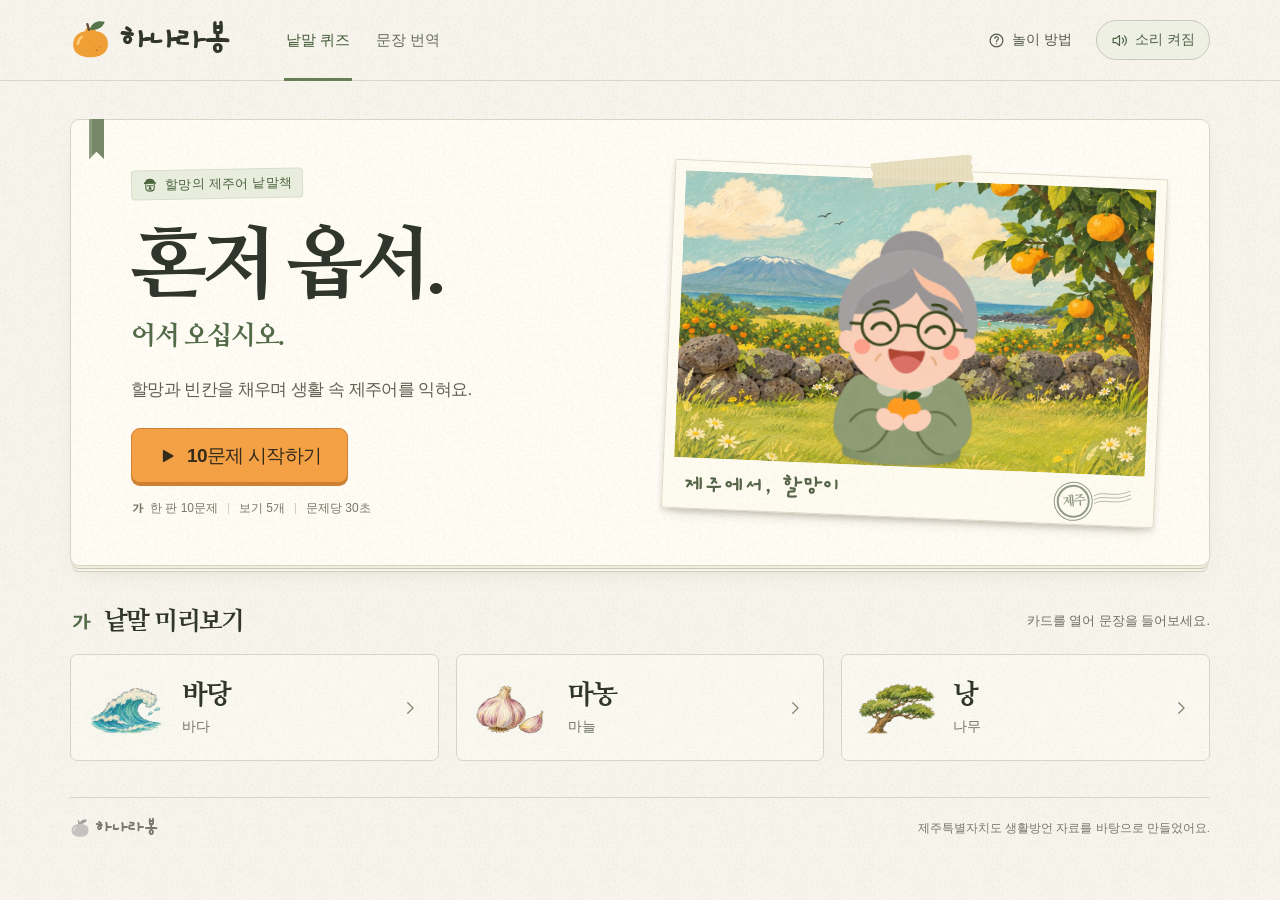
==== hanarabong/public/index.html @ 31e30b6c "하나라봉 제주어 낱말 퀴즈와 문장 번역기 공개" ====
<!doctype html>
<html lang="ko">
<head>
<meta charset="utf-8">
<meta name="viewport" content="width=device-width, initial-scale=1">
<meta name="theme-color" content="#f7f5ed">
<title>하나라봉 · 할망의 제주어 낱말책</title>
<link rel="icon" href="fruit.svg" type="image/svg+xml">
<link rel="preload" href="assets/book.woff2" as="font" type="font/woff2" crossorigin>
<link rel="stylesheet" href="style.css">
<script src="app.js" defer></script>
</head>
<body>
<svg xmlns="http://www.w3.org/2000/svg" class="symbols" aria-hidden="true">
<symbol id="stone-grandfather" viewBox="0 0 24 24">
  <path fill="currentColor" stroke="none" d="M5 7a7.1 5.4 0 0 1 14 0c1.3.2 2 1 2 2.3v.7H3v-.7C3 8 3.7 7.2 5 7Z"/>
  <path d="M5.7 11v5.1c0 3 2.2 4.9 6.3 4.9s6.3-1.9 6.3-4.9V11m-10 1.9h2.4m2.6 0h2.4M12 13l-.9 3h1.8m-2.7 2h3.6" stroke-width="1.7"/>
</symbol>
<symbol id="sound" viewBox="0 0 24 24"><path d="M3 9h4l5-4v14l-5-4H3Zm13-.5a5 5 0 0 1 0 7m3-10a9 9 0 0 1 0 13"/></symbol>
<symbol id="mute" viewBox="0 0 24 24"><path d="M3 9h4l5-4v14l-5-4H3Zm14 0 5 6m0-6-5 6"/></symbol>
<symbol id="help" viewBox="0 0 24 24"><circle cx="12" cy="12" r="9"/><path d="M9.6 9a2.5 2.5 0 1 1 4.4 1.7c-1.1.9-2 1.2-2 3"/><circle cx="12" cy="16.7" r=".95" fill="currentColor" stroke="none"/></symbol>
<symbol id="play" viewBox="0 0 24 24"><path d="M6.5 4.8c0-.7.8-1.1 1.4-.8l12.2 7.1a1 1 0 0 1 0 1.8L7.9 20c-.6.4-1.4-.1-1.4-.8Z" fill="currentColor" stroke="none"/></symbol>
<symbol id="pause" viewBox="0 0 24 24"><path d="M8.5 5.5v13m7-13v13" stroke-width="4"/></symbol>
<symbol id="arrow" viewBox="0 0 24 24"><path d="M4 12h15m-6-6 6 6-6 6"/></symbol>
<symbol id="chevron" viewBox="0 0 24 24"><path d="m9 5 7 7-7 7"/></symbol>
<symbol id="look-back" viewBox="0 0 24 24">
  <path d="M4 9h10a5.5 5.5 0 0 1 0 11h-3.5M8.5 4.5 4 9l4.5 4.5" stroke-width="2.3"/>
</symbol>
<symbol id="check" viewBox="0 0 24 24"><path d="m5 12 4.5 4.5L19.5 6"/></symbol>
<symbol id="close" viewBox="0 0 24 24"><path d="m6 6 12 12m0-12L6 18"/></symbol>
<symbol id="hint" viewBox="0 0 24 24"><path d="M8.5 16c-.5-2.5-3-3-3-7a6.5 6.5 0 1 1 13 0c0 4-2.5 4.5-3 7ZM9 19h6m-5 3h4"/></symbol>
<symbol id="again" viewBox="0 0 24 24"><path d="M4 5v6h6M4.8 10a8 8 0 1 1 .7 6"/></symbol>
<symbol id="clock" viewBox="0 0 24 24"><circle cx="12" cy="12" r="9"/><path d="M12 6v6l4 2"/></symbol>
<symbol id="hangul-type" viewBox="0 0 24 24">
  <path fill="currentColor" stroke="none" d="M3.9 6.1h9c-.3 5.1-2.7 9.3-8.7 12.2l-1.1-1.8c4.2-2.3 6.4-5.3 6.8-8.3h-6zM15 3.9h2.7v7.2h3.7v2.3h-3.7v7H15z"/>
</symbol>
<symbol id="swap" viewBox="0 0 24 24"><path d="M3 7.5h17m-4-4 4 4-4 4M17 16.5H4m4-4-4 4 4 4"/></symbol>
<symbol id="pencil" viewBox="0 0 24 24"><path d="m4 16-1 5 5-1L20 8l-4-4Zm10-10 4 4"/></symbol>
</svg>
<a class="skip" href="#main">본문으로 건너뛰기</a>
<header class="mast"><div class="shell mast-inner">
<a class="brand" id="home-link" href="./" aria-label="하나라봉 처음으로"><img src="fruit.svg" alt=""><span>하나라봉</span></a>
<nav class="chapter-nav" aria-label="학습 메뉴">
<a href="#quiz" aria-current="page">낱말 퀴즈</a><a href="#translate">문장 번역</a>
</nav>
<nav id="quiz-settings" aria-label="퀴즈 설정"><button class="help-link" data-action="help"><svg class="icon"><use href="#help"/></svg>놀이 방법</button><button id="sound-toggle" class="sound-toggle" data-action="sound" aria-pressed="true"><svg class="icon"><use href="#sound"/></svg><span>소리 켜짐</span></button></nav>
</div></header>
<main id="main" class="shell" tabindex="-1">
<section id="welcome">
<div class="book-sheet welcome-sheet">
<div class="welcome-copy">
<div class="book-label"><svg class="icon"><use href="#stone-grandfather"/></svg>할망의 제주어 낱말책</div>
<h1>혼저 옵서.</h1>
<div class="translation">어서 오십시오.</div>
<p class="intro">할망과 빈칸을 채우며 생활 속 제주어를 익혀요.</p>
<button class="primary start" data-action="start"><svg class="icon"><use href="#play"/></svg>10문제 시작하기</button>
<div class="round-spec"><span><svg class="icon"><use href="#hangul-type"/></svg>한 판 10문제</span><i></i><span>보기 5개</span><i></i><span>문제당 30초</span></div>
</div>
<figure class="postcard">
<div class="tape" aria-hidden="true"></div>
<div class="scene"><img class="scenery" src="assets/orchard.webp" alt=""><picture><source media="(prefers-reduced-motion: reduce)" srcset="assets/halmang_happy_still.png"><img class="welcome-halmang" src="assets/halmang_happy.gif" width="512" height="640" alt="감귤밭 돌담 앞에서 귤을 들고 웃는 제주 할망"></picture></div>
<figcaption><span>제주에서, 할망이</span><div class="postmark" aria-hidden="true"><b>제주</b><svg viewBox="0 0 65 24" fill="none" stroke="currentColor"><path d="M2 6C18-2 33 13 61 4M2 12C18 4 33 19 61 10M2 18C18 10 33 25 61 16"/></svg></div></figcaption>
</figure>
</div>
<section class="vocabulary" aria-labelledby="peek-title">
<div class="section-head"><h2 id="peek-title"><svg class="icon"><use href="#hangul-type"/></svg>낱말 미리보기</h2><p>카드를 열어 문장을 들어보세요.</p></div>
<div class="word-list">
<button class="word-card" data-word="JEJU-008"><span class="word-art wave" aria-hidden="true"></span><span class="word-info"><strong>바당</strong><span>바다</span></span><svg class="icon"><use href="#chevron"/></svg></button>
<button class="word-card" data-word="JEJU-010"><span class="word-art garlic" aria-hidden="true"></span><span class="word-info"><strong>마농</strong><span>마늘</span></span><svg class="icon"><use href="#chevron"/></svg></button>
<button class="word-card" data-word="JEJU-011"><span class="word-art tree" aria-hidden="true"></span><span class="word-info"><strong>낭</strong><span>나무</span></span><svg class="icon"><use href="#chevron"/></svg></button>
</div>
</section>
</section>
<section id="game" hidden></section>
<section id="translation-page" aria-labelledby="translation-title" hidden>
  <header class="translation-heading">
    <div>
      <h1 id="translation-title">문장 번역</h1>
      <p>문장을 적거나 추천 문장을 골라, 제주어와 표준어를 나란히 읽어 보세요.</p>
    </div>
    <div class="letter-stamp" aria-hidden="true"><img src="assets/orchard.webp" alt=""></div>
  </header>

  <section class="book-sheet phrasebook" aria-label="양방향 문장 번역">
    <div class="phrase-spread">
      <div class="phrase-page source-page">
        <div class="phrase-label"><label id="source-language" for="source-example">표준어</label>
        </div>
        <textarea id="source-example" class="ruled-text" rows="3" maxlength="300" placeholder="번역할 문장을 적어 주세요." aria-describedby="source-count"></textarea>
        <div class="source-meta"><span id="speech-status" role="status"></span><span id="source-count">0 / 300자</span></div>
      </div>
      <button type="button" id="swap-languages" class="swap-languages" aria-label="번역 방향 바꾸기" title="번역 방향 바꾸기"><svg class="icon" aria-hidden="true"><use href="#swap"/></svg></button>
      <div class="phrase-page target-page">
        <div class="phrase-label"><h2 id="target-language">제주어</h2>
          <button type="button" id="jeju-listen" class="sentence-listen" title="VoxCPM2 · AI Hub + JSS · 목소리 03"><span class="listen-mark" aria-hidden="true"><svg class="icon"><use href="#sound"/></svg></span><span class="listen-label">제주어 듣기</span></button>
        </div>
        <p id="target-example" class="ruled-text" aria-live="polite" aria-atomic="true"></p>
        <p id="result-speech-status" class="source-meta" role="status"></p>
      </div>
    </div>
    <div class="phrasebook-foot">
      <p id="translation-status" role="status"></p>
      <div class="phrase-actions">
        <button id="translation-reset" type="button"><svg class="icon" aria-hidden="true"><use href="#again"/></svg>초기화</button>
        <button class="translation-submit" type="button"><span class="submit-ribbon" aria-hidden="true"></span><span>번역하기</span><span class="submit-percent" aria-hidden="true" hidden></span><svg class="icon" aria-hidden="true"><use href="#arrow"/></svg></button>
      </div>
      <progress id="translation-progress" class="visually-hidden" max="100" value="0" aria-label="번역 예상 진행률" hidden></progress>
    </div>
  </section>

  <section class="suggestions" aria-labelledby="suggestions-title">
    <h2 id="suggestions-title"><svg class="icon" aria-hidden="true"><use href="#stone-grandfather"/></svg>추천 문장</h2>
    <div class="suggestion-list">
      <button type="button" class="suggestion" aria-pressed="true">
        <span class="suggestion-topic">첫인사</span><strong data-lang="jeju" hidden>혼저 옵서.</strong><strong data-lang="standard">어서 오십시오.</strong>
        <svg class="icon" aria-hidden="true"><use href="#check"/></svg>
      </button>
      <button type="button" class="suggestion" aria-pressed="false">
        <span class="suggestion-topic">길 묻기</span><strong data-lang="jeju" hidden>바당드렌 어떵 갑니까?</strong><strong data-lang="standard">바다에는 어떻게 갑니까?</strong>
        <svg class="icon" aria-hidden="true"><use href="#arrow"/></svg>
      </button>
      <button type="button" class="suggestion" aria-pressed="false">
        <span class="suggestion-topic">밥상에서</span><strong data-lang="jeju" hidden>먹을 것도 촘 하영 있저.</strong><strong data-lang="standard">먹을 것도 참 많이 있네.</strong>
        <svg class="icon" aria-hidden="true"><use href="#arrow"/></svg>
      </button>
    </div>
  </section>
</section>
</main>
<footer class="shell footer"><span><img src="fruit.svg" alt="">하나라봉</span><small>제주특별자치도 생활방언 자료를 바탕으로 만들었어요.</small></footer>
<dialog id="dialog" aria-labelledby="dialog-title"><button class="dialog-close" aria-label="닫기" data-action="close"><svg class="icon"><use href="#close"/></svg></button><div id="dialog-content"></div></dialog>
<div class="toast" id="notice" role="status" hidden></div>
<audio id="voice" preload="none"></audio>
</body></html>
---- hanarabong/public/style.css ----
@font-face{font-family:Text;src:url('/fonts/Pretendard-Regular.woff2') format('woff2');font-weight:400;font-display:swap}
@font-face{font-family:Text;src:url('/fonts/Pretendard-SemiBold.woff2') format('woff2');font-weight:600 900;font-display:swap}
@font-face{font-family:Book;src:url('assets/book.woff2') format('woff2');font-weight:700 900;font-display:swap}
@font-face{font-family:Hand;src:url('assets/hand.woff2') format('woff2');font-weight:600 900;font-display:swap}
:root{--ink:#30362c;--mute:#6f7063;--green:#536a48;--olive:#738464;--paper:#fffdf5;--ground:#f7f5ed;--line:#d8d6c6;--citrus:#f4a145;--serif:Book,Text,serif;--hand:Hand,Book,serif;color:var(--ink);font-family:Text,sans-serif;font-synthesis:none}
*{box-sizing:border-box}
body{margin:0;background-color:var(--ground);background-image:url('assets/grain.png');line-height:1.55;word-break:keep-all;overflow-wrap:anywhere}
button,a{font:inherit;color:inherit;-webkit-tap-highlight-color:transparent}
button{cursor:pointer;background:none;border:0}
button:disabled{cursor:default}
a{text-decoration:none}button:focus-visible,a:focus-visible,summary:focus-visible{outline:3px solid #326e90;outline-offset:4px}
[hidden]{display:none!important}h1,h2,h3,p,figure{margin:0}.symbols{display:none}.icon{width:20px;height:20px;flex:none;fill:none;stroke:currentColor;stroke-width:1.7;stroke-linecap:round;stroke-linejoin:round;vertical-align:middle}
.shell{width:min(1140px,calc(100% - 96px));margin-inline:auto}.skip{position:fixed;left:1rem;top:-100px;z-index:10;background:white;padding:8px 16px}.skip:focus{top:10px}
.mast{border-bottom:1px solid var(--line)}.mast-inner{height:80px;display:flex;align-items:center;justify-content:space-between}
.brand{display:inline-flex;align-items:center;gap:8px}.brand img{width:41px;height:40px}.brand span{font:700 38px/1 var(--hand);letter-spacing:-.09em;padding-right:3px}
nav{display:flex;gap:24px;align-items:center}nav button,.book-label,.primary,.sub-button,.small-button,.hint-button,.round-spec span,.section-head h2,.feedback-title,.dialog-close{display:inline-flex;align-items:center;justify-content:center}
nav button{gap:7px;font-size:14px;font-weight:600;min-height:40px}.help-link{color:#565c4d;padding:4px 0}.help-link:hover{text-decoration:underline;text-underline-offset:4px}.help-link .icon{width:17px;height:17px}
.sound-toggle{padding:4px 14px;border:1px solid #c6cbbb;border-radius:25px;color:#4f6145;background:#eef0e4;min-width:103px}.sound-toggle[aria-pressed=false]{background:#f4f1e9;color:var(--mute)}.sound-toggle .icon{width:17px;height:17px}
main{padding:38px 0 0}main:focus{outline:0}
.book-sheet{position:relative;isolation:isolate;background:var(--paper) url('assets/grain.png');border:1px solid #d9d5c4;border-radius:9px;box-shadow:0 3px 0 -1px #f1edde,0 4px 0 -1px #cbc7b8,0 7px 0 -2px #f7f4e9,0 8px 0 -2px #d3cebe,0 13px 22px -15px #79765c57}
.welcome-sheet{display:grid;grid-template-columns:1fr 1fr;align-items:center;gap:24px;padding:48px 48px 46px 60px;min-height:447px}
.welcome-sheet:before,.question-sheet:before,.results-sheet:before{content:'';position:absolute;top:-1px;left:18px;width:15px;height:40px;background:#768767;clip-path:polygon(0 0,100% 0,100% 100%,50% 82%,0 100%);box-shadow:inset 3px 0 #8e9d80}
.welcome-copy{padding:1px 0 1px 0}.book-label{gap:7px;background:#e8eddd;border:1px solid #d9dfcb;border-radius:4px;padding:4px 10px;color:#4d6440;font-weight:600;font-size:13px;letter-spacing:.02em;transform:rotate(-1deg)}.book-label .icon{width:16px;height:16px}
h1{font-family:var(--serif);font-weight:800}.welcome-copy h1{font-size:clamp(65px,6.2vw,91px);line-height:1.25;letter-spacing:-.068em;margin:17px 0 1px;color:#30362c}
.translation{font-family:var(--serif);font-size:clamp(23px,2vw,29px);letter-spacing:-.055em;color:var(--green);font-weight:700}
.dialog-close{width:32px;height:32px;border:1px solid #cbcfbf;border-radius:50%;background:#f4f5e9;color:#5d6f50;display:inline-grid;place-items:center;flex-shrink:0}.small-button:hover,.sub-button:hover,.hint-button:hover{background:#e8eddd}
.intro{font-size:17px;line-height:1.7;margin:19px 0 23px;color:#606052;letter-spacing:-.035em}
.primary{min-height:52px;gap:11px;padding:10px 25px;border-radius:9px;border:1px solid #cc8235;background:var(--citrus);color:#342b1b;font-weight:700;font-size:17px;letter-spacing:-.035em;box-shadow:0 3px 0 #ce8133;transition:transform .15s,box-shadow .15s,background .15s}
.primary.start{min-height:55px;padding-inline:26px;font-size:19px}.start .icon{width:18px;height:18px}
.primary:hover{background:#ffaf53;transform:translateY(-1px);box-shadow:0 4px 0 #ce8133}.primary:active{transform:translateY(2px);box-shadow:0 1px 0 #ce8133}
.round-spec{display:flex;gap:10px;align-items:center;margin-top:16px;color:#767767;font-size:12px}.round-spec span{gap:5px}.round-spec .icon{width:14px;height:14px}.round-spec i{height:11px;width:1px;background:#d1cfbf}
.postcard{position:relative;width:100%;max-width:493px;justify-self:end;transform:rotate(2.4deg);padding:10px 10px 0;background:#fffcf1 url('assets/grain.png');box-shadow:0 3px 5px #50473029,0 9px 14px -9px #50473053;border:1px solid #e1daca}
.scene{position:relative;overflow:hidden;aspect-ratio:1.64;background:#cad7b2}.scenery{display:block;width:100%;height:100%;object-fit:cover}.welcome-halmang{position:absolute;left:48.5%;bottom:-6%;transform:translateX(-50%);width:auto;height:93%;filter:drop-shadow(0 2px 1px #43361925)}
.tape{position:absolute;left:50%;top:-12px;width:102px;height:27px;background:repeating-linear-gradient(95deg,#a9a77f0c 0 2px,transparent 2px 4px),#e6dcbbe6;transform:translateX(-50%) rotate(-7deg);z-index:2;clip-path:polygon(0 4%,98% 0,100% 13%,98% 30%,100% 45%,98% 65%,100% 86%,99% 100%,1% 97%,2% 80%,0 60%,2% 44%,0 24%)}
.postcard figcaption{display:flex;align-items:center;justify-content:space-between;height:50px;padding:0 10px 1px 11px}.postcard figcaption>span{font:700 24px/1 var(--hand);color:#566549;transform:rotate(-2deg)}
.postmark{display:flex;align-items:center;color:#75826a;opacity:.8;transform:rotate(-8deg)}.postmark b{width:33px;height:33px;border:2px double #75826a;border-radius:50%;display:grid;place-items:center;font:700 13px var(--serif);outline:1px solid #75826a;outline-offset:2px}.postmark svg{width:41px;height:20px;margin-left:3px}
.vocabulary{margin:38px 0 0}.section-head{display:flex;align-items:center;justify-content:space-between;gap:15px;margin-bottom:15px}.section-head h2,.review-heading{font:800 25px/1.4 var(--serif);letter-spacing:-.065em;gap:11px}.section-head h2 .icon{width:23px;height:23px;color:var(--green)}.section-head p{color:var(--mute);font-size:13px}
.word-list{display:grid;grid-template-columns:repeat(3,minmax(0,1fr));gap:17px}
.word-card{position:relative;display:flex;align-items:center;gap:15px;min-height:107px;padding:13px 19px 13px 16px;border:1px solid #d8d5c6;background:#fbfaf2 url('assets/grain.png');border-radius:7px;text-align:left;transition:background .2s,transform .2s,box-shadow .2s}
.word-card:hover{transform:translateY(-3px);box-shadow:0 4px 0 #d9d5c4;background-color:#fffdf6}.word-art{display:block;width:80px;height:74px;flex:none;background-image:url('assets/words.webp');background-size:300% 100%;mix-blend-mode:multiply}.garlic{background-position:50% center}.tree{background-position:100% center}
.word-info{display:grid;gap:2px}.word-info strong{font:800 27px/1.35 var(--serif);letter-spacing:-.06em}.word-info>span{font-size:14px;color:#727466}.word-card>.icon{width:18px;height:18px;margin-left:auto;color:#7f856f}
.footer{display:flex;align-items:center;justify-content:space-between;gap:12px;margin-top:36px;padding:18px 0 23px;border-top:1px solid var(--line);color:#77796c}.footer span{display:flex;align-items:center;gap:5px;font:700 20px var(--hand)}.footer img{width:20px;filter:grayscale(1);opacity:.63}.footer small{font-size:11.5px}
dialog{border:1px solid #d5cfba;border-radius:13px;background:var(--paper) url('assets/grain.png');color:var(--ink);width:min(440px,calc(100% - 32px));max-height:85dvh;padding:32px;box-shadow:0 16px 80px #212a214d;overflow:auto}dialog::backdrop{background:#2830215c}.dialog-close{position:absolute;top:14px;right:14px;width:34px;height:34px}
dialog h2{font:800 29px/1.4 var(--serif);letter-spacing:-.065em;margin-right:30px}dialog p{margin:13px 0;color:#636654}dialog ol{list-style:none;counter-reset:guide;margin:20px 0;padding:0}dialog li{counter-increment:guide;display:flex;align-items:baseline;gap:11px;margin:12px 0}dialog li:before{content:counter(guide);border:1px solid #bfc8ae;border-radius:50%;font:700 13px var(--serif);padding:3px 7px;color:var(--green)}
dialog .word-art{width:105px;height:105px}dialog .sample{font:700 24px/1.55 var(--serif);color:var(--ink);margin-top:18px}
.small-button,.sub-button,.hint-button{gap:6px;min-height:39px;padding:7px 13px;border:1px solid #c9cfbc;border-radius:7px;color:#4f6344;background:#f1f3e7;font-size:14px;font-weight:600}.small-button .icon,.hint-button .icon{width:16px;height:16px}.dialog-actions{display:flex;gap:10px;flex-wrap:wrap}
.toast{max-width:min(92vw,480px);position:fixed;left:50%;bottom:25px;transform:translateX(-50%);padding:12px 20px;border-radius:9px;background:#343c30;color:#fffdf2;z-index:10;box-shadow:0 3px 12px #0002}
.game-head{display:flex;align-items:center;justify-content:space-between;gap:22px;margin:0 3px 18px}.page-count{font:800 21px var(--serif);letter-spacing:-.055em}.page-count b{color:var(--green);font-size:30px}.page-count small{font:600 15px Text;color:var(--mute)}
.trail{display:flex;gap:5px;align-items:center}.trail i{width:20px;height:20px;background:#dcded2;mask:url('fruit.svg') center/contain no-repeat}.trail .done{background:#799368}.trail .current{background:var(--citrus)}.trail .miss{background:#aaa48c}
.question-sheet,.results-sheet{padding:32px 43px 32px 48px}
.question-top {
  --companion-width: clamp(184px,19vw,246px);
  --portrait-height: clamp(176px,18vw,232px);
  display: grid;
  grid-template-columns: minmax(0,1fr) var(--companion-width);
  align-items: center;
  gap: clamp(18px,2vw,28px);
  min-height: 202px;
}
.question-top .portrait { height: var(--portrait-height); }
.question-copy{min-width:0}.category{font-size:13px;font-weight:600;color:var(--green);display:flex;align-items:center;gap:6px;margin-bottom:10px}.category .icon{width:15px;height:15px}
.prompt-stack{display:grid;font:800 clamp(26px,calc(14px + 1.55vw),36px)/1.45 var(--serif);letter-spacing:-.045em;overflow-wrap:anywhere}.prompt-stack>*{grid-area:1/1;align-self:center;font:inherit;margin:0}.sizer{visibility:hidden;pointer-events:none;user-select:none}.blank{display:inline-block;min-width:2.8em;border-bottom:3px dashed #a0ac8c;background:#eff2e6;color:#6c7e60;line-height:1.18;text-align:center;letter-spacing:0;border-radius:5px 5px 0 0;vertical-align:.02em}.filled{color:#537044;text-decoration:underline;text-decoration-color:#b4c59c;text-underline-offset:6px;text-decoration-thickness:3px}.standard-line{margin-top:10px;color:#565e50;font-size:clamp(18px,1.55vw,20px);line-height:1.6}.standard-line span{font:600 12px Text;color:#646c5c;padding:3px 6px;margin-right:7px;background:#edeedf;border-radius:4px;vertical-align:2px}
.companion{position:relative;text-align:center}.portrait{height:149px;position:relative;overflow:hidden;isolation:isolate}.portrait:before{content:'';position:absolute;z-index:-1;inset:24% 2% 0;border-radius:60% 60% 12% 12%;background:#e6ecd9}.portrait img{display:block;width:100%;height:100%;object-fit:contain}.companion figcaption{font:700 21px/1 var(--hand);color:var(--green)}
.options-heading{font-size:15px;margin:21px 0 10px;font-weight:600}.options{display:grid;grid-template-columns:repeat(5,minmax(0,1fr));gap:9px}
.option{display:grid;position:relative;grid-template-columns:auto 1fr;align-items:center;column-gap:7px;min-height:70px;border:1px solid #cbcbb8;border-radius:7px;background:#fbfaf1;padding:12px 10px;text-align:left;color:var(--ink);transition:background .16s,border-color .16s}
.option:not([aria-disabled=true]):hover{background:#f9ebcc;border-color:#b68b57}.option-num{display:grid;place-items:center;width:22px;height:22px;border-radius:50%;border:1px solid #d2d3c3;font-size:12px;color:#60664f}.option-word{font:800 21px/1.45 var(--serif);letter-spacing:-.05em;text-align:center;overflow-wrap:anywhere}.option-state{position:absolute;bottom:2px;right:7px;color:#485a3f;font:600 10px Text}.option.correct{border:2px solid #778d62;background:#e9efdf;padding:11px 9px}.option.correct .option-num{background:#6d855a;color:white;border:0}.option.wrong{border:2px solid #b97659;background:#f8e8dd;padding:11px 9px}.option.wrong .option-num{background:#a96c50;color:white;border:0}.option.wrong .option-state{color:#8f4c32}.option-num .icon{width:14px;height:14px}
.assistance{margin-top:18px}.hint-button{border:1px dashed #bbbea8;background:transparent}.hint-box{padding:12px 16px;background:#f0f2e5;border-left:3px solid #93a881;border-radius:0 5px 5px 0;color:#536044;margin:10px 0 0}
.feedback{margin-top:19px;border-top:1px dashed #c9cbb8;padding-top:18px}.feedback-title{font-size:19px;gap:7px;color:var(--green);font-weight:700}.feedback-title.missed{color:#936449}.feedback-details{font-size:15px;color:#646754;margin:4px 0 10px}.actions{margin-top:12px;display:flex;align-items:center;justify-content:space-between;gap:14px}.actions .primary{min-height:44px;font-size:15px;padding:8px 17px}
.confetti{position:absolute;pointer-events:none;inset:0;z-index:2}.confetti i{position:absolute;left:50%;top:55%;width:8px;height:12px;background:var(--color);border-radius:80% 10% 75% 15%;animation:sprinkle .85s ease-out both}@keyframes sprinkle{0%{transform:translate(0,0) rotate(0);opacity:0}10%{opacity:1}100%{transform:translate(var(--x),var(--y)) rotate(var(--turn));opacity:0}}
.stamp-in{animation:stamp-in .32s ease-out}@keyframes stamp-in{0%{transform:scale(1.13) rotate(-2deg);opacity:.3}80%{transform:scale(.98)}100%{transform:none}}
.result-top{display:grid;grid-template-columns:1fr 170px;align-items:center;gap:20px;max-width:750px;margin:auto}.result-top h1{font-size:clamp(30px,4vw,45px);letter-spacing:-.06em;line-height:1.35;margin:7px 0 0}.score{font:800 54px/1.3 var(--serif);color:var(--green);letter-spacing:-.05em}.score span{font:600 17px Text;color:var(--mute);letter-spacing:0}.result-top .primary{min-height:43px;margin-top:13px;font-size:15px}.review-section{max-width:900px;margin:32px auto 0}.review-heading{font-size:22px;border-top:1px dashed #c6c9b6;padding-top:21px}.review-item{padding:15px 0;border-bottom:1px solid #dfdfd0;display:grid;grid-template-columns:minmax(0,1fr) auto;align-items:center;gap:10px}.review-item h3{font:700 22px/1.5 var(--serif);letter-spacing:-.04em}.review-item p,.perfect{color:var(--mute);font-size:15px}.perfect{margin-top:11px}
@media(min-width:1500px){main{padding-top:48px}.welcome-sheet{min-height:470px}.vocabulary{margin-top:44px}}
@media(max-width:1000px){.shell{width:calc(100% - 64px)}.welcome-sheet{padding:40px 30px 38px 41px;gap:16px}.welcome-copy h1{font-size:68px}.postcard{padding:8px 8px 0}.intro{font-size:16px}.word-card{padding:10px;gap:10px}.word-art{width:65px;height:63px}.word-info strong{font-size:24px}.question-sheet,.results-sheet{padding:28px 32px}.option{column-gap:4px}.option-word{font-size:18px}}
@media(max-width:750px){.shell{width:calc(100% - 38px)}.mast-inner{height:65px}.brand img{width:33px}.brand span{font-size:32px}nav{gap:15px}main{padding-top:24px}.welcome-sheet{grid-template-columns:1.02fr 1fr;gap:13px;padding:30px 23px;min-height:346px}.welcome-sheet:before{left:9px;width:9px;height:25px}.welcome-copy h1{font-size:51px}.book-label{font-size:12px}.translation{font-size:22px}.intro{font-size:15px;margin:13px 0 17px}.primary.start{font-size:16px;min-height:46px;padding:8px 18px}.round-spec{font-size:11px}.scene{aspect-ratio:1.25}.postcard figcaption{height:40px;padding:0 4px}.postcard figcaption>span{font-size:19px}.postmark b{width:24px;height:24px;font-size:11px}.postmark svg{width:24px}.word-list{gap:8px}.word-card{gap:6px;min-height:87px}.word-art{width:48px;height:49px}.word-card>.icon{width:14px}.word-info strong{font-size:22px}.word-info>span{font-size:13px}.word-list .word-card{padding-inline:8px}.options{grid-template-columns:repeat(3,minmax(0,1fr))}.option{min-height:59px}.question-top{--companion-width:clamp(134px,20vw,150px);--portrait-height:calc(var(--companion-width) * 1.02);gap:14px;min-height:155px}.standard-line{font-size:17px}.portrait{height:118px}.section-head h2{font-size:23px}.vocabulary{margin-top:29px}.footer{margin-top:26px}}
@media(max-width:580px){.shell{width:calc(100% - 30px)}.mast-inner{height:61px}.brand{gap:4px}.brand img{width:31px}.brand span{font-size:31px}nav{gap:12px}nav button{font-size:12px;gap:4px}.help-link .icon{width:15px}.sound-toggle{min-width:0;min-height:33px;padding:5px 9px}.sound-toggle .icon{width:15px}main{padding-top:18px}.welcome-sheet{display:flex;flex-direction:column;align-items:stretch;gap:23px;padding:25px 23px 21px}.welcome-copy{padding:0 4px}.welcome-copy h1{font-size:clamp(48px,13.7vw,68px);margin:10px 0 1px}.translation{font-size:22px}.intro{font-size:15px;margin:11px 0 16px;line-height:1.55}.primary.start{min-height:47px;font-size:17px}.round-spec{margin-top:11px}.postcard{align-self:center;width:96%;max-width:352px;transform:rotate(1.7deg);padding:6px 6px 0}.scene{aspect-ratio:2.02}.postcard figcaption{height:33px;padding:0 7px}.postcard figcaption>span{font-size:18px}.postmark b{width:19px;height:19px;font-size:9px}.postmark svg{width:25px}.tape{width:67px;height:18px;top:-8px}.welcome-halmang{height:96%;bottom:-7%}.section-head{align-items:baseline;gap:6px;margin-bottom:10px}.section-head h2{font-size:21px;gap:6px}.section-head h2 .icon{width:19px}.section-head p{font-size:11px}.word-list{grid-template-columns:1fr}.word-list .word-card{padding:8px 15px;min-height:70px;gap:13px}.word-art{width:59px;height:49px}.word-info{display:flex;align-items:baseline;gap:10px}.word-info strong{font-size:22px}.word-card>.icon{width:17px}.footer{flex-wrap:wrap;gap:3px;padding:13px 2px 18px}.footer small{font-size:10px}
.game-head{margin:2px 2px 12px;gap:7px}.page-count{font-size:17px}.page-count b{font-size:24px}.page-count small{font-size:13px}.trail{gap:3px}.trail i{width:15px;height:15px}.question-sheet,.results-sheet{padding:19px 17px 22px}.question-sheet:before,.results-sheet:before{left:5px;width:8px;height:22px}.question-top{--companion-width:clamp(88px,27vw,122px);--portrait-height:calc(var(--companion-width) * 1.12);gap:10px;min-height:0}.companion{align-self:center}.portrait{height:86px}.companion figcaption{font-size:16px}.category{margin-bottom:8px;font-size:12px}.prompt-stack{font-size:clamp(21px,calc(16px + 1.8vw),25px);line-height:1.45}.standard-line{font-size:14px;margin-top:8px}.standard-line span{font-size:10px}.options{grid-template-columns:repeat(2,minmax(0,1fr));gap:7px}.option{min-height:54px;padding:10px 8px}.option.wrong,.option.correct{padding:9px 7px}.option-num{width:19px;height:19px;font-size:11px}.option-word{font-size:18px}.options-heading{font-size:14px;margin:18px 0 8px}.assistance,.feedback{margin-top:14px}.feedback{padding-top:13px}.feedback-details{font-size:14px}.feedback-title{font-size:17px}.actions{gap:8px}.actions .primary,.small-button{padding-inline:10px}.result-top{grid-template-columns:1fr 82px;gap:5px}.result-top h1{font-size:29px}.score{font-size:43px}.review-item h3{font-size:18px}.review-item p{font-size:14px}.review-item .small-button{font-size:12px}.toast{width:max-content;font-size:14px}
}
@media(max-width:350px){.shell{width:calc(100% - 20px)}nav{gap:7px}.help-link .icon{display:none}.section-head{align-items:start;flex-direction:column}.question-sheet{padding-inline:12px}.trail{gap:2px}.question-top {
  grid-template-areas: "category portrait" "prompt portrait" "meaning meaning";
  row-gap: 0;
}
.question-top .question-copy { display: contents; }
.question-top .category { grid-area: category; align-self: end; }
.question-top .prompt-stack { grid-area: prompt; align-self: start; }
.question-top .standard-line { grid-area: meaning; }
.question-top .companion { grid-area: portrait; }}
@media(prefers-reduced-motion:reduce){*,*:before,*:after{animation:none!important;transition:none!important;scroll-behavior:auto!important}.confetti{display:none}}
.prompt-stack h1{align-self:start;outline:none}
.answer-seal{position:absolute;top:9%;right:-2px;display:grid;place-items:center;width:46px;height:46px;border:3px double #597349;border-radius:50%;color:#506f40;background:#f3f5e7f2;font:700 19px var(--hand);transform:rotate(11deg);animation:press-mark .36s ease-out both}
@keyframes press-mark{0%{opacity:0;transform:rotate(22deg) scale(1.65)}70%{opacity:1;transform:rotate(9deg) scale(.94)}100%{transform:rotate(11deg) scale(1)}}
@media(min-width:581px){.option{padding-bottom:16px}.option.correct,.option.wrong{padding-bottom:15px}}
@media(max-width:580px){.answer-seal{width:29px;height:29px;font-size:13px;right:-4px;top:6%}.option{padding-bottom:14px}.option.correct,.option.wrong{padding-bottom:13px}}
.postmark b{white-space:nowrap;letter-spacing:-.07em}
.trail .collected{animation:pick-fruit .48s ease-out}
@keyframes pick-fruit{0%{transform:translateY(-8px) rotate(-23deg) scale(.6);background:var(--citrus)}65%{transform:translateY(1px) rotate(9deg) scale(1.22)}100%{transform:none}}
.confetti i:nth-child(3n){border-radius:50%;height:8px}
.confetti i:nth-child(4n){width:11px;height:11px;clip-path:polygon(50% 0,59% 38%,100% 50%,62% 59%,50% 100%,39% 61%,0 50%,39% 38%);border-radius:0}

.question-timer{margin:14px 0 0;color:var(--green)}
.timer-caption,.timer-caption>span{display:flex;align-items:center}
.timer-caption{justify-content:space-between;font-size:13px;line-height:1.5}
.timer-caption>span{gap:5px}.timer-caption .icon{width:15px;height:15px}
.timer-caption strong{font-variant-numeric:tabular-nums}
.timer-track{height:6px;margin-top:6px;background:#e7e7d9;border-radius:4px;overflow:hidden}
.timer-fill{height:100%;background:#7c9465;border-radius:inherit;transform-origin:left center;transition:transform .1s linear}
.question-timer.urgent{color:#93521d}.urgent .timer-fill{background:#c37a32}
.answer-meanings{display:grid;gap:5px;margin:8px 0 12px;font-size:15px}
.answer-meanings>div{display:grid;grid-template-columns:5.3em 1fr;align-items:baseline;gap:10px}
.answer-meanings dt{font-size:13px;color:var(--mute)}.answer-meanings dd{margin:0}
.timeout-tag{color:#93521d;font-size:12px}
@media(max-width:580px){.question-timer{margin-top:12px}.answer-meanings{font-size:14px}}
@media(prefers-reduced-motion:reduce){.timer-fill{transition:none}}

/* Chapter links sit beside the title on both pages. */
.chapter-nav {
  align-self: stretch;
  align-items: stretch;
  gap: 22px;
  margin-left: clamp(26px, 4vw, 56px);
  margin-right: auto;
}
.chapter-nav a {
  position: relative;
  display: flex;
  align-items: center;
  padding: 0 2px;
  color: #666d60;
  font-size: 15px;
}
.chapter-nav a[aria-current="page"] { color: #435b38; font-weight: 700; }
.chapter-nav a[aria-current="page"]::after {
  position: absolute;
  bottom: -1px;
  inset-inline: 0;
  content: "";
  height: 3px;
  background: #687e55;
}
.chapter-nav a:hover { color: var(--ink); }
.translation-heading {
  display: flex;
  align-items: center;
  justify-content: space-between;
  gap: 16px;
  margin: 3px 3px 25px;
}
.translation-heading h1 {
  font-size: clamp(36px, 4.6vw, 62px);
  line-height: 1.22;
  letter-spacing: -.065em;
}
.translation-heading p { margin-top: 9px; font-size: 16px; color: #626859; }
.letter-stamp {
  position: relative;
  width: 123px;
  margin-right: 6px;
  flex-shrink: 0;
  transform: rotate(6deg);
}
.letter-stamp img {
  display: block;
  width: 100%;
  aspect-ratio: 1.55;
  object-fit: cover;
  padding: 7px;
  background: #d7ddc5;
  mask: linear-gradient(#000 0 0) center / calc(100% - 7px) calc(100% - 7px) no-repeat,
        radial-gradient(circle,transparent 2px,#000 2.5px) -4px -4px / 8px 8px;
}
.letter-stamp::after {
  content: "";
  position: absolute;
  left: -18px;
  bottom: -4px;
  width: 36px;
  height: 36px;
  border: 4px double #79856b;
  border-radius: 50%;
  opacity: .71;
}
.phrasebook { border-radius: 7px 12px 10px 7px; }
.phrase-spread {
  position: relative;
  display: grid;
  grid-template-columns: repeat(2,minmax(0,1fr));
}
.phrase-page {
  min-width: 0;
  padding: 29px clamp(24px,3vw,44px) 23px;
}
.source-page {
  border-radius: 7px 0 0 0;
  background: linear-gradient(to left,#e5dfcb77,transparent 16px);
}
.target-page {
  position: relative;
  border-left: 1px solid #c8ceb9;
  border-radius: 0 11px 0 0;
  background: linear-gradient(to right,#7b836119,transparent 18px),url('assets/grain.png'),#f1f3e7;
}
.target-page::after {
  content: "";
  position: absolute;
  right: 22px;
  top: -1px;
  width: 14px;
  height: 30px;
  background: #758865;
  clip-path: polygon(0 0,100% 0,100% 100%,50% 80%,0 100%);
}
.phrase-label { display: flex; align-items: center; justify-content: space-between; min-height: 44px; gap: 12px; }
.phrase-label h2,.phrase-label label {
  margin: 0;
  font: 800 23px/1.4 var(--serif);
  letter-spacing: -.05em;
}
.sentence-listen {
  display: inline-flex;
  align-items: center;
  gap: 7px;
  min-height: 44px;
  padding: 3px 2px;
  color: #46593d;
  font: 700 14px/1.4 var(--serif);
  white-space: nowrap;
}
.listen-mark {
  display: grid;
  place-items: center;
  width: 28px;
  height: 28px;
  border: 1px solid #a3ad91;
  border-radius: 50%;
  background: #f4f4e8 url('assets/grain.png');
}
.sentence-listen .icon { width: 15px; height: 15px; }
.listen-label { text-decoration: underline; text-decoration-color: #a3ad91; text-underline-offset: 4px; }
.sentence-listen:hover:not(:disabled) .listen-mark,
.sentence-listen[aria-pressed="true"] .listen-mark { color: var(--paper); background: var(--green); border-color: var(--green); }
.sentence-listen:disabled { color: #747568; }
.sentence-listen:disabled .listen-mark { background: transparent; border-color: #c7caba; }
.sentence-listen:disabled .listen-label { text-decoration: none; }
.source-meta { display: flex; justify-content: space-between; gap: 8px; min-height: 18px; margin-top: 6px; color: #656957; font-size: 12px; }
#source-count { white-space: nowrap; margin-left: auto; }
.ruled-text {
  --sample-size: clamp(26px,2.7vw,39px);
  --leading: 1.82;
  --rule: calc(1em * var(--leading));
  display: block;
  width: 100%;
  height: calc(2 * var(--leading) * var(--sample-size));
  margin: 14px 0 0;
  padding: 0;
  border: 0;
  border-radius: 0;
  resize: none;
  background: repeating-linear-gradient(transparent 0 calc(var(--rule) - 1px),#d6d7c5 calc(var(--rule) - 1px) var(--rule));
  color: var(--ink);
  font: 800 clamp(16px,1.6vw,19px)/var(--leading) var(--serif);
  letter-spacing: -.05em;
  word-break: keep-all;
  overflow-wrap: anywhere;
}
textarea.ruled-text:focus-visible { outline: 2px solid #657b53; outline-offset: 4px; }
.target-page .ruled-text { color: #49633e; overflow: auto; white-space: pre-wrap; }
.target-page .ruled-text:empty::before { content: "번역문이 여기에 나타나요."; color: #737968; font-weight: 400; }
.swap-languages {
  --turn: 0deg;
  position: absolute;
  z-index: 1;
  top: 50%;
  left: 50%;
  transform: translate(-50%,-50%);
  width: 44px;
  height: 44px;
  display: grid;
  place-items: center;
  border-radius: 50%;
  border: 1px solid #bcc5af;
  color: #4d6540;
  background: var(--paper);
  box-shadow: 0 2px 0 #cbcfbd;
}
.swap-languages:hover { background: #e8eddd; }
.swap-languages .icon { transform: rotate(var(--turn)); transition: transform .23s ease-out; }
.swap-languages.reversed .icon { transform: rotate(calc(var(--turn) + 180deg)); }
.phrasebook-foot {
  display: grid;
  grid-template-columns: minmax(0,1fr) auto;
  align-items: center;
  gap: 10px 24px;
  padding: 13px clamp(18px,3vw,44px);
  border-top: 1px solid var(--line);
}
.phrasebook-foot p { color: #626858; font-size: 13px; }
.phrase-actions { display: flex; align-items: center; gap: 18px; }
#translation-reset {
  display: inline-flex;
  align-items: center;
  justify-content: center;
  gap: 6px;
  min-height: 44px;
  padding: 4px 6px;
  color: #59614f;
  font-size: 14px;
}
#translation-reset .icon { width: 15px; height: 15px; }
#translation-reset:hover:enabled { text-decoration: underline; text-underline-offset: 4px; }
#translation-reset:disabled { color: #828477; }

.translation-submit {
  position: relative;
  isolation: isolate;
  display: inline-flex;
  align-items: center;
  justify-content: center;
  gap: 10px;
  min-width: 142px;
  min-height: 46px;
  padding: 8px 21px 8px 17px;
  color: #fff9e9;
  font: 800 16px/1.4 var(--serif);
  white-space: nowrap;
}
.submit-ribbon {
  position: absolute;
  inset: 0;
  z-index: -1;
  overflow: hidden;
  border-radius: 3px 0 0 3px;
  background: #455b41 url('assets/grain.png');
  clip-path: polygon(0 0,100% 0,calc(100% - 8px) 50%,100% 100%,0 100%);
}
.translation-submit .icon { width: 16px; height: 16px; }
.translation-submit:hover:enabled .submit-ribbon { background-color: #344b32; }
.translation-submit:active:enabled { transform: translateY(1px); }
.translation-submit:disabled:not([data-progress]) { color: #65695c; }
.translation-submit:disabled:not([data-progress]) .submit-ribbon { background-color: #e5e6d9; }
.translation-submit[data-progress] { color: #49341b; }
.translation-submit[data-progress] .submit-ribbon { background-color: #f7ebd4; }
.translation-submit[data-progress] .submit-ribbon::before {
  content: "";
  position: absolute;
  inset: 0;
  background: #efb969 url('assets/grain.png');
  transform: scaleX(var(--fraction,0));
  transform-origin: left;
  transition: transform .16s ease-out;
}
.translation-submit[data-progress] .icon { display: none; }
.submit-percent { font: 600 13px/1.4 Text,sans-serif; font-variant-numeric: tabular-nums; }
.visually-hidden { position: absolute; width: 1px; height: 1px; overflow: hidden; clip-path: inset(50%); white-space: nowrap; }
@media (prefers-reduced-motion: reduce) { .translation-submit[data-progress] .submit-ribbon::before,.swap-languages .icon { transition: none; } }

.suggestions {
  display: grid;
  grid-template-columns: minmax(150px,1fr) minmax(0,3fr);
  column-gap: 24px;
  margin-top: 34px;
  padding-top: 8px;
  border-top: 1px solid #a8ad99;
}
#suggestions-title {
  display: flex;
  align-items: center;
  align-self: start;
  gap: 8px;
  margin: 0;
  padding: 15px 0;
  color: var(--ink);
  font: 800 23px/1.4 var(--serif);
  letter-spacing: -.05em;
}
#suggestions-title .icon { width: 20px; height: 20px; color: var(--green); }
.suggestion-list { min-width: 0; }
.suggestion {
  display: grid;
  grid-template-columns: 5em minmax(0,1fr) 20px;
  align-items: center;
  gap: 16px;
  width: 100%;
  min-height: 56px;
  padding: 10px 12px;
  border-bottom: 1px solid var(--line);
  text-align: left;
}
.suggestion:hover { background-color: #ebeede; }
.suggestion:focus-visible { outline-offset: -3px; }
.suggestion-topic { color: #606855; font-size: 13px; }
.suggestion strong { font: 800 clamp(17px,1.45vw,20px)/1.5 var(--serif); letter-spacing: -.045em; }
.suggestion .icon { width: 17px; height: 17px; justify-self: end; color: #6d7560; }
.suggestion[aria-pressed="true"] { background-color: #f7efdd; }
.suggestion[aria-pressed="true"] .icon { color: #98571d; stroke-width: 2.4; }

@media(max-width:650px) {
  .mast-inner { height: auto; min-height: 85px; flex-wrap: wrap; }
  .brand { min-height: 48px; }
  .chapter-nav { order: 1; flex-basis: 100%; margin: 0; gap: 18px; }
  .chapter-nav a { min-height: 37px; font-size: 14px; }
  .translation-heading { margin: 0 0 17px; }
  .translation-heading p { font-size: 14px; margin-top: 6px; }
  .letter-stamp { width: 70px; margin: 0 4px 0 0; }
  .letter-stamp img { padding: 5px; }
  .letter-stamp::after { width: 20px; height: 20px; left: -8px; bottom: -3px; }
  .phrase-spread { grid-template-columns: minmax(0,1fr); }
  .phrase-page { padding: 13px 20px; }
  .source-page { background: none; }
  .target-page { border-left: 0; border-radius: 0; border-top: 1px solid #ccd2bf; }
  .target-page::after { display: none; }
  .phrase-label { gap: 8px; }
  .phrase-label h2,.phrase-label label { font-size: 19px; }
  .ruled-text { margin-top: 6px; --sample-size: 24px; --leading: 1.52; }
  .swap-languages { --turn: 90deg; position: relative; grid-row: 2; align-self: start; justify-self: center; inset: auto; margin-block: -22px; transform: none; }
  .phrasebook-foot { grid-template-columns: minmax(0,1fr); padding: 10px 18px 12px; gap: 6px; }
  .phrasebook-foot p { font-size: 12px; min-height: 1.55em; }
  .phrase-actions { justify-content: space-between; }
  .suggestions { grid-template-columns: minmax(0,1fr); margin-top: 26px; padding-top: 0; }
  #suggestions-title { padding: 12px 0 7px; font-size: 20px; }
  .suggestion { grid-template-columns: 4em minmax(0,1fr) 17px; gap: 10px; padding: 10px 8px; }
}
main h1[tabindex="-1"]:focus { outline: none; }
.letter-stamp::before {
  content: "";
  position: absolute;
  z-index: 1;
  width: 19px;
  height: 19px;
  left: -6px;
  bottom: 9px;
  background: #78876d;
  mask: url('fruit.svg') center / contain no-repeat;
}
@media(max-width:650px){.letter-stamp::before{width:12px;height:12px;left:0;bottom:5px}}
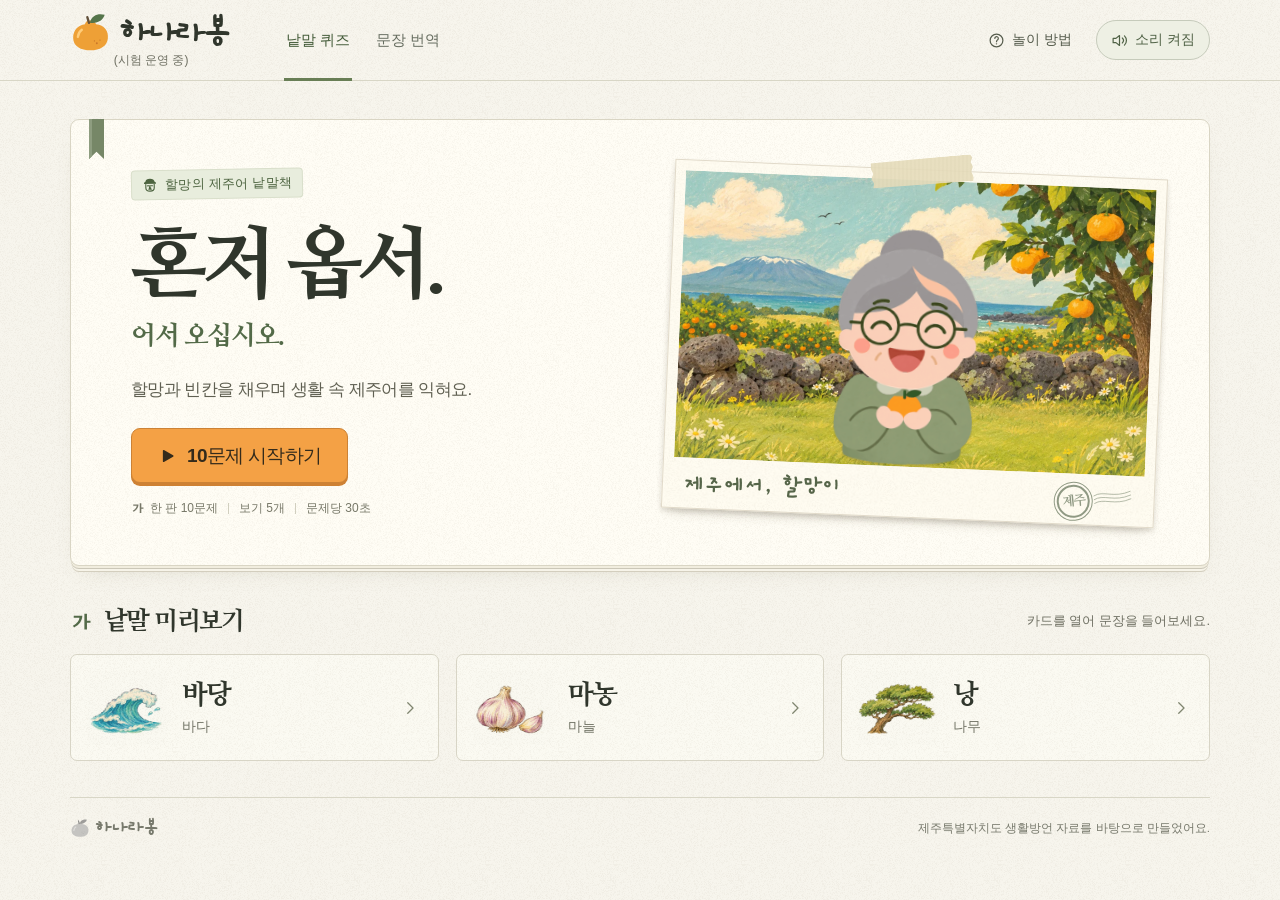
==== commit be56b5ce: "로고 아래 시험 운영 안내 표시" ====
--- a/hanarabong/public/index.html
+++ b/hanarabong/public/index.html
@@ -39,7 +39,10 @@
 </svg>
 <a class="skip" href="#main">본문으로 건너뛰기</a>
 <header class="mast"><div class="shell mast-inner">
-<a class="brand" id="home-link" href="./" aria-label="하나라봉 처음으로"><img src="fruit.svg" alt=""><span>하나라봉</span></a>
+<a class="brand" id="home-link" href="./" aria-label="하나라봉 처음으로" aria-describedby="brand-status">
+  <img src="fruit.svg" alt=""><span>하나라봉</span>
+  <small id="brand-status">(시험 운영 중)</small>
+</a>
 <nav class="chapter-nav" aria-label="학습 메뉴">
 <a href="#quiz" aria-current="page">낱말 퀴즈</a><a href="#translate">문장 번역</a>
 </nav>
--- a/hanarabong/public/style.css
+++ b/hanarabong/public/style.css
@@ -12,7 +12,8 @@
 [hidden]{display:none!important}h1,h2,h3,p,figure{margin:0}.symbols{display:none}.icon{width:20px;height:20px;flex:none;fill:none;stroke:currentColor;stroke-width:1.7;stroke-linecap:round;stroke-linejoin:round;vertical-align:middle}
 .shell{width:min(1140px,calc(100% - 96px));margin-inline:auto}.skip{position:fixed;left:1rem;top:-100px;z-index:10;background:white;padding:8px 16px}.skip:focus{top:10px}
 .mast{border-bottom:1px solid var(--line)}.mast-inner{height:80px;display:flex;align-items:center;justify-content:space-between}
-.brand{display:inline-flex;align-items:center;gap:8px}.brand img{width:41px;height:40px}.brand span{font:700 38px/1 var(--hand);letter-spacing:-.09em;padding-right:3px}
+.brand{display:inline-grid;grid-template-columns:auto auto;align-items:center;align-content:center;column-gap:8px}.brand img{width:41px;height:40px}.brand span{font:700 38px/1 var(--hand);letter-spacing:-.09em;padding-right:3px}
+.brand small{grid-column:1 / -1;text-align:center;font-size:12px;line-height:1.25;color:var(--mute)}
 nav{display:flex;gap:24px;align-items:center}nav button,.book-label,.primary,.sub-button,.small-button,.hint-button,.round-spec span,.section-head h2,.feedback-title,.dialog-close{display:inline-flex;align-items:center;justify-content:center}
 nav button{gap:7px;font-size:14px;font-weight:600;min-height:40px}.help-link{color:#565c4d;padding:4px 0}.help-link:hover{text-decoration:underline;text-underline-offset:4px}.help-link .icon{width:17px;height:17px}
 .sound-toggle{padding:4px 14px;border:1px solid #c6cbbb;border-radius:25px;color:#4f6145;background:#eef0e4;min-width:103px}.sound-toggle[aria-pressed=false]{background:#f4f1e9;color:var(--mute)}.sound-toggle .icon{width:17px;height:17px}
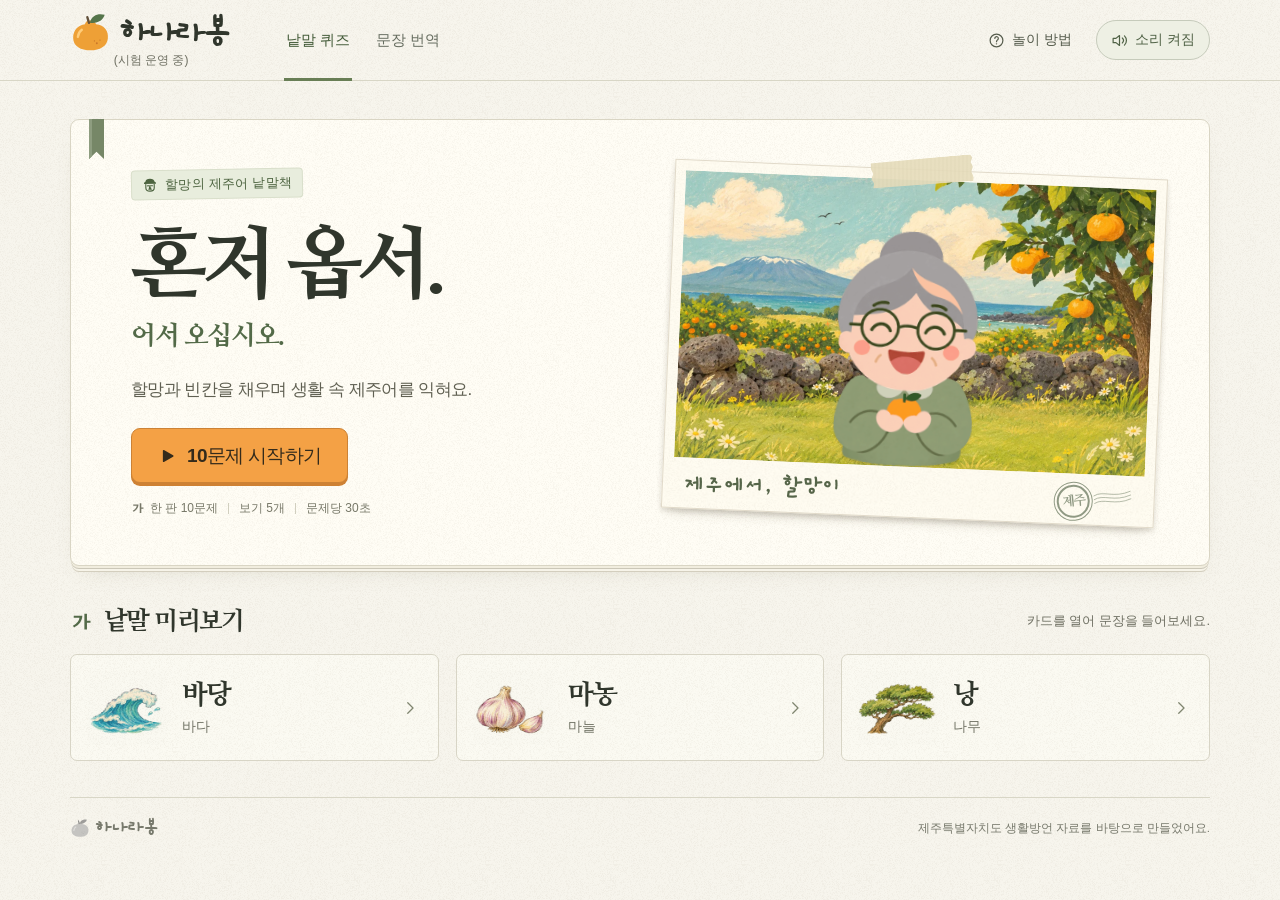
==== commit cbc1244f: "기본 낱말과 문장 번역을 분리하고 어휘 근거와 문맥 검사를 추가" ====
--- a/hanarabong/public/index.html
+++ b/hanarabong/public/index.html
@@ -109,6 +109,10 @@
       </div>
       <progress id="translation-progress" class="visually-hidden" max="100" value="0" aria-label="번역 예상 진행률" hidden></progress>
     </div>
+    <section id="word-evidence" aria-labelledby="word-evidence-title" hidden>
+      <h3 id="word-evidence-title">낱말 출처</h3>
+      <ul></ul>
+    </section>
   </section>
 
   <section class="suggestions" aria-labelledby="suggestions-title">
--- a/hanarabong/public/style.css
+++ b/hanarabong/public/style.css
@@ -294,6 +294,12 @@
   border-top: 1px solid var(--line);
 }
 .phrasebook-foot p { color: #626858; font-size: 13px; }
+#word-evidence { padding: 12px clamp(18px,3vw,44px) 16px; border-top: 1px solid var(--line); }
+#word-evidence h3 { font-size: 14px; color: var(--green); }
+#word-evidence ul { list-style: none; padding: 0; margin: 4px 0 0; font-size: 14px; }
+#word-evidence li + li { margin-top: 5px; }
+#word-evidence a { color: var(--green); text-decoration: underline; text-underline-offset: 3px; margin-inline-start: .7em; }
+#word-evidence small { display: block; color: var(--mute); }
 .phrase-actions { display: flex; align-items: center; gap: 18px; }
 #translation-reset {
   display: inline-flex;
